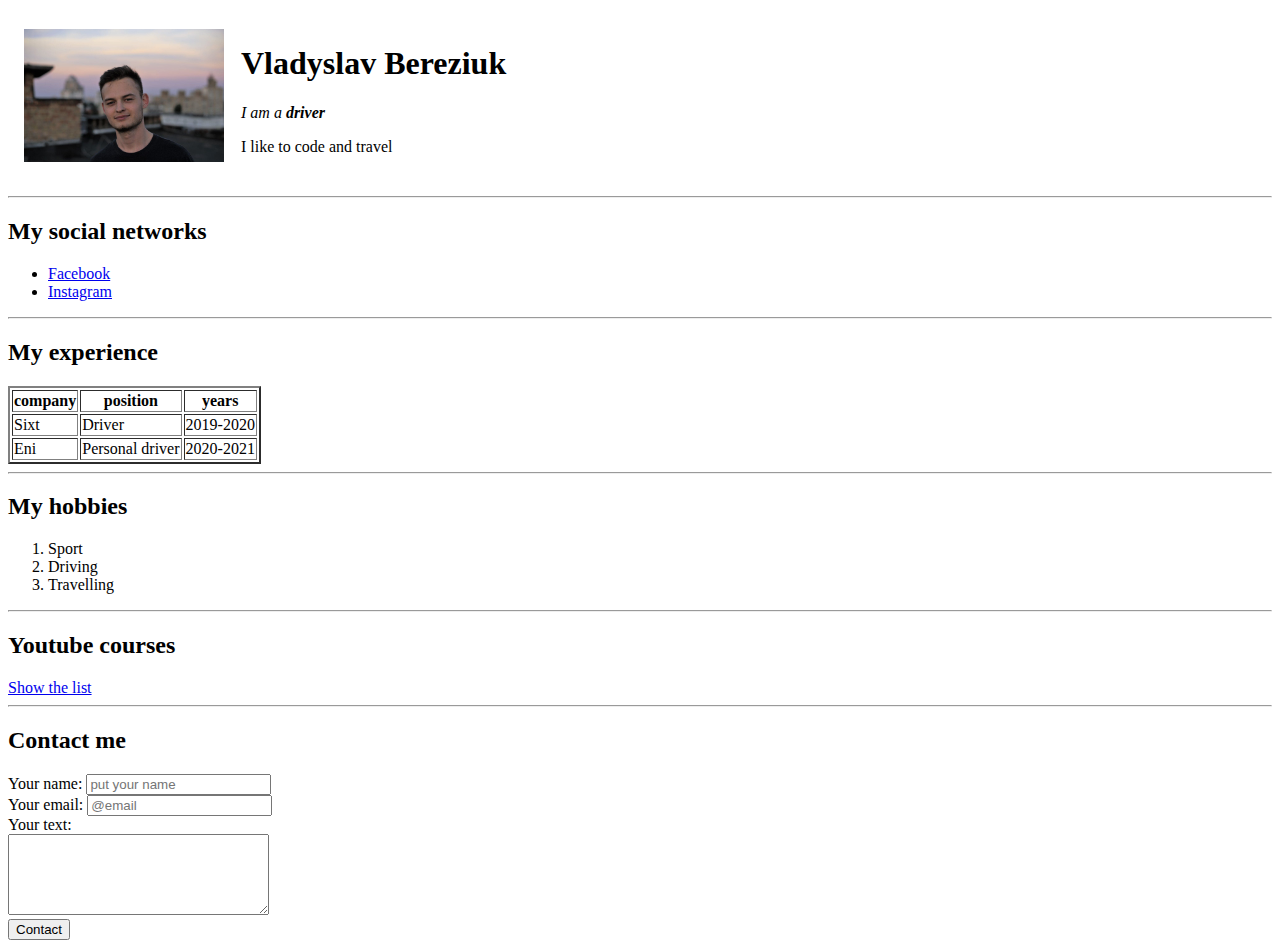
==== index.html @ f593ac93 "create CV" ====
<!DOCTYPE html>
<html lang="ru">
<head>
    <meta charset="UTF-8"/>
    <title>Vlad CV</title>
</head>
<body>
    <table cellspacing="15"> 
        <tr>
            <td>
                <img src="Vlad.jpg" width="200" alt="here is my photo" />
                <!-- <img src="https://glavcom.ua/img/article/4608/64_main.jpg" width="200"/> -->
            </td>
            <td>
                <h1>Vladyslav Bereziuk</h1>    
<p><em>I am a <strong>driver</strong></em></p>
<p>I like to code and travel</p>

            </td>
        </tr>
    </table>
   

<hr> 


<h2>My social networks</h2>
<ul>
    <li> <a href="https://facebook.com/vladbereziuk" target="_blank">Facebook</a></li>
     
    <li> <a href="https://instagram.com/vladbereziuk" target="_blank">Instagram</a></li>
</ul>

<hr>
<h2>My experience</h2>
<table border="2">
<thead>
    <tr>
        <th>company</th>
        <th>position</th>
        <th>years</th>
    </tr>
</thead>
<tbody>
    <tr>
        <td>Sixt</td>
        <td>Driver</td>
        <td>2019-2020</td>
    </tr>
    <tr>
        <td>Eni</td>
        <td>Personal driver</td>
        <td>2020-2021</td>
    </tr>
</tbody><tfoot>
   
</tfoot>
</table>
<hr>


<h2>My hobbies</h2> 
<ol>
<li>Sport</li>
<li>Driving</li>
<li>Travelling</li>
</ol>

<hr>
<h2>Youtube courses</h2>
<a href="youtube.html">Show the list</a>
<hr>

<h2>Contact me</h2>

<form action ="/">
    <label for="name">Your name:</label>
 <input type="text" id="name"
 placeholder="put your name">
 <br>

 <label for="email">Your email:</label>
 <input type="text" id="email"
 placeholder="@email">
 <br>
 

 <label for="text">Your text:</label>
 <br>
 <textarea name="" id="text" cols="30" rows="5"></textarea>

 <br>
 <input type="submit" value="Contact">


</form>

</body>
</html>
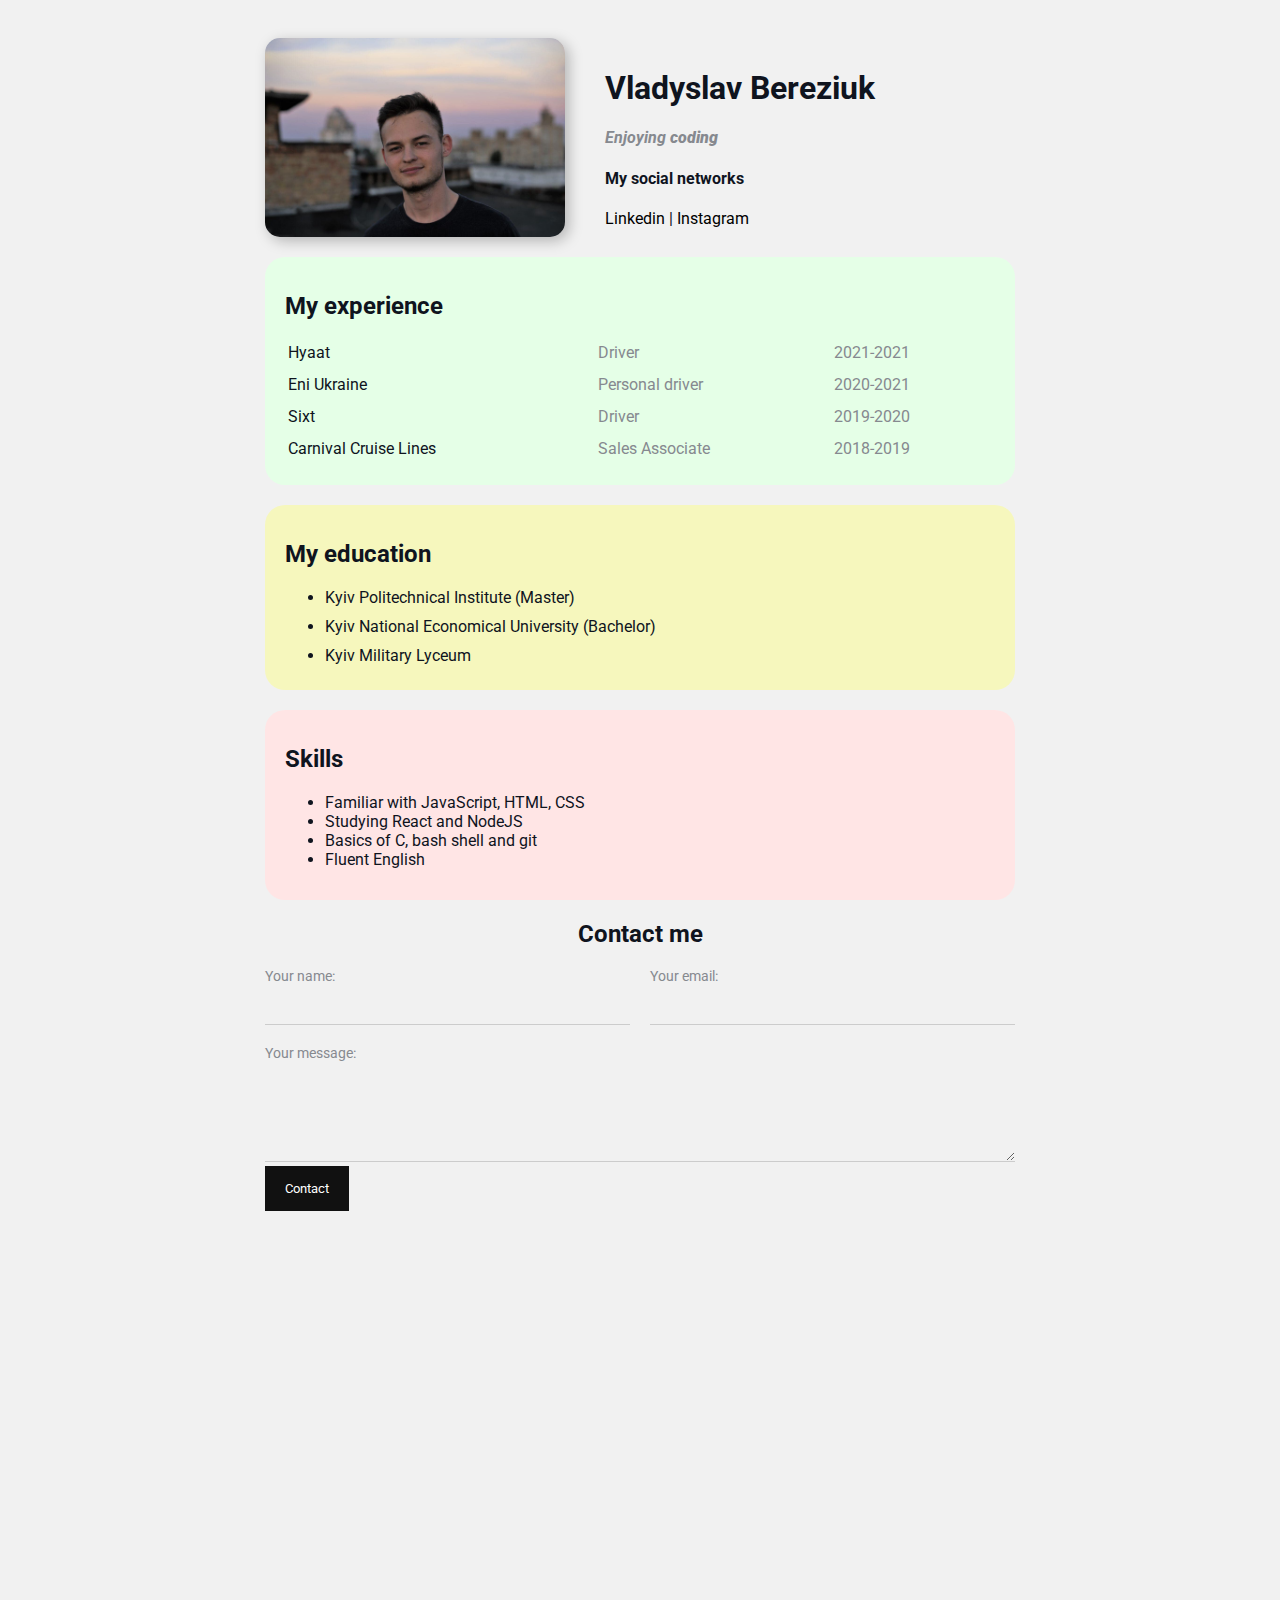
==== commit 4d49a62e: "version with css" ====
--- a/index.html
+++ b/index.html
@@ -1,100 +1,130 @@
 <!DOCTYPE html>
 <html lang="ru">
-<head>
-    <meta charset="UTF-8"/>
+  <head>
+    <meta charset="UTF-8" />
     <title>Vlad CV</title>
-</head>
-<body>
-    <table cellspacing="15"> 
-        <tr>
-            <td>
-                <img src="Vlad.jpg" width="200" alt="here is my photo" />
-                <!-- <img src="https://glavcom.ua/img/article/4608/64_main.jpg" width="200"/> -->
-            </td>
-            <td>
-                <h1>Vladyslav Bereziuk</h1>    
-<p><em>I am a <strong>driver</strong></em></p>
-<p>I like to code and travel</p>
+    <link rel="stylesheet" href="styles.css" />
+  </head>
+  <body>
+    <div class="container">
+      <div class="info">
+        <img src="Vlad.jpg" alt="here is my photo" class="avatar" />
+        <!-- <img src="https://glavcom.ua/img/article/4608/64_main.jpg" width="200"/> -->
 
-            </td>
-        </tr>
-    </table>
-   
+        <div class="info-text">
+            <h1>Vladyslav Bereziuk</h1>
+            <p>Enjoying <strong>coding</strong></p>
+            <p></p>
+                <h4>My social networks</h4>
+    
+                <a href="https://www.linkedin.com/in/vladyslav-bereziuk-9ab221197/" target="_blank">Linkedin</a>
+                |
+                <a href="https://instagram.com/vladbereziuk" target="_blank"
+                >Instagram</a>
 
-<hr> 
+        </div>
 
+       
+          
+      </div>
 
-<h2>My social networks</h2>
-<ul>
-    <li> <a href="https://facebook.com/vladbereziuk" target="_blank">Facebook</a></li>
+      
+
+      <div class="card bg-green">
+        <h2>My experience</h2>
+        <table class="table">
+            <tr>
+                <td>Hyaat</td>
+                <td>Driver</td>
+                <td>2021-2021</td>
+              </tr>
+          
+            
+            <tr>
+              <td>Eni Ukraine</td>
+              <td>Personal driver</td>
+              <td>2020-2021</td>
+            </tr>
+            <tr>
+                <td>Sixt</td>
+                <td>Driver</td>
+                <td>2019-2020</td>
+              </tr>
+              <tr>
+                <td>Carnival Cruise Lines</td>
+                <td>Sales Associate</td>
+                <td>2018-2019</td>
+              </tr>
+          
+        </table>
+      </div>
+
+     <div class="card bg-yellow">
+         <h2>My education</h2>
+        <ul class="list">
+          <li>Kyiv Politechnical Institute (Master)</li>
+          <li>Kyiv National Economical University (Bachelor)</li>
+          <li>Kyiv Military Lyceum </li>
+        </ul>
+        </div>
+
+        <div class="card bg-red">
+            <h2>Skills</h2>
+            <ul>
+                <li>Familiar with JavaScript, HTML, CSS </li>
+                <li>Studying React and NodeJS</li>
+                <li>Basics of C, bash shell and git</li>
+                <li>Fluent English</li>
+            </ul>
+            <!-- <a href="https://www.youtube.com/watch?v=bmS4Xz5JGn0"  target="_blank">How to become a coder</a> -->
+
+        </div>
+      
+      
      
-    <li> <a href="https://instagram.com/vladbereziuk" target="_blank">Instagram</a></li>
-</ul>
 
-<hr>
-<h2>My experience</h2>
-<table border="2">
-<thead>
-    <tr>
-        <th>company</th>
-        <th>position</th>
-        <th>years</th>
-    </tr>
-</thead>
-<tbody>
-    <tr>
-        <td>Sixt</td>
-        <td>Driver</td>
-        <td>2019-2020</td>
-    </tr>
-    <tr>
-        <td>Eni</td>
-        <td>Personal driver</td>
-        <td>2020-2021</td>
-    </tr>
-</tbody><tfoot>
-   
-</tfoot>
-</table>
-<hr>
+      <div class="contact">
+        <h2>Contact me</h2>
 
+        <form action="/">
+            <div class="row">
+                <div class="form-group">
+                    <label for="name">Your name:</label>
+              <input type="text" id="name" placeholder=" " />
+    
+                </div>
+              
+              <div class="form-group">
+                <label for="email">Your email:</label>
+                <input type="text" id="email" placeholder="" />
+                    
+            </div>
 
-<h2>My hobbies</h2> 
-<ol>
-<li>Sport</li>
-<li>Driving</li>
-<li>Travelling</li>
-</ol>
+            </div>
+           
+  
+          
+          <div class="form-group">
+            <label for="text">Your message:</label>
+            
+            <textarea name="" id="text" cols="30" rows="5"></textarea>
+                
+        </div>
+  
+          
+  
+        
+          <input class="btn" type="submit" value="Contact" />
+          
+        </form>
 
-<hr>
-<h2>Youtube courses</h2>
-<a href="youtube.html">Show the list</a>
-<hr>
+      </div>
+      <div class="position">
+          <div class="box"></div>
+      </div>
 
-<h2>Contact me</h2>
-
-<form action ="/">
-    <label for="name">Your name:</label>
- <input type="text" id="name"
- placeholder="put your name">
- <br>
-
- <label for="email">Your email:</label>
- <input type="text" id="email"
- placeholder="@email">
- <br>
- 
-
- <label for="text">Your text:</label>
- <br>
- <textarea name="" id="text" cols="30" rows="5"></textarea>
-
- <br>
- <input type="submit" value="Contact">
-
-
-</form>
-
-</body>
+     
+    </div>
+    <div style="margin-bottom: 500px;"></div>
+  </body>
 </html>
-
--- a/styles.css
+++ b/styles.css
@@ -0,0 +1,183 @@
+@import url('https://fonts.googleapis.com/css2?family=Roboto&display=swap');
+/* *{
+    padding: 0;
+    margin: 0;
+} */
+
+body {
+    background-color: #f1f1f1;
+    color: #0f141e;
+    font-size: 16px;
+    font-weight: normal;
+    font-family: 'Roboto', sans-serif;
+    /* font-family: 'Lucida Sans', 'Lucida Sans Regular', 
+    'Lucida Grande', 'Lucida Sans Unicode', Geneva, Verdana, 
+    sans-serif; */
+
+}
+
+a {
+    color: black;
+    text-decoration: none;
+}
+
+a:hover {
+    text-decoration: underline;
+}
+a:active {
+    color: blue;
+}
+a:visited {
+    color: black;
+}
+
+.info {
+    margin-bottom: 20px;
+    display: flex;
+    align-items: center;
+    
+}
+
+@media(max-width: 700px) {
+    .info {
+        text-align: center;
+        display: block;
+    }
+}
+
+
+.info-text {
+    margin-left: 40px;
+}
+
+.avatar{
+    width: 300px;
+    border-radius: 15px;
+    box-shadow: 4px 4px 14px rgba(0,0,0,0.25);
+}
+
+.info p {
+    color: #86898f;
+    margin: 0;
+    font-style: italic;
+    font-weight: bold;
+    text-decoration: none;
+    /* text-transform: none;
+    letter-spacing: 5px;
+    word-spacing: 42px; */
+}
+.container {
+    max-width: 750px;
+    margin: auto;
+    padding-top: 30px;
+}
+/* .social {
+    background: green;
+    padding: 15px;
+    border: 5px solid red;
+    margin: 5px;
+} */
+.bg-yellow {
+    background: #f6f7bd;
+}
+.bg-green {
+    background: #e5ffe7;   
+}
+.bg-red {
+    background: #ffe5e5;   
+}
+
+.card {
+    padding: 15px 20px;
+    margin-bottom: 20px;
+    border-radius: 20px;
+}
+.card h2 {
+    margin-bottom: 20px;
+}
+
+.list {
+    margin: 0%;
+}
+
+.list li {
+    /* color: #86898f; */
+    margin-bottom: 10px;
+
+}
+
+.table {
+    width: 100%;
+}
+
+.table td {
+    padding-bottom: 10px;
+}
+.table td:nth-child(2), 
+.table td:nth-child(3) {
+    color: #86898f;
+}
+.contact h2 {
+    text-align: center;
+}
+
+.form-group label { 
+    display: block;
+    font-size: 14px;
+    color: #86898f;
+
+}
+
+.form-group input,
+.form-group textarea {
+    width: 100%;
+    box-sizing: border-box;
+    border: none;
+    background: transparent;
+    border-bottom: 1px solid #ccc;
+    color: #000;
+    padding: 15px 0 10px;
+    outline: none;
+    font-family: inherit;
+
+}
+.row {
+    display: flex;
+    margin-bottom: 20px;
+
+}
+.row > .form-group {
+    width: 50%;
+    margin-right: 20px;
+}
+
+.row > .form-group:last-child {
+    margin-right: 0;
+}
+.btn {
+    background: #111;
+    padding: 15px 20px;
+    color: #fff;
+    border: none;
+    font-family: inherit;
+    cursor: pointer;
+}
+.btn.hover {
+    opacity: 0.9;
+}
+/* .position {
+    position: relative;
+    border: 4px solid black;
+    margin-top: 40px;
+    padding: 20px;
+}
+
+.box {
+    position: fixed;
+    right: 50px;
+    bottom: 50px;
+    border-radius: 50%;
+    width: 50px;
+    height: 50px;
+    background: lightcoral;
+} */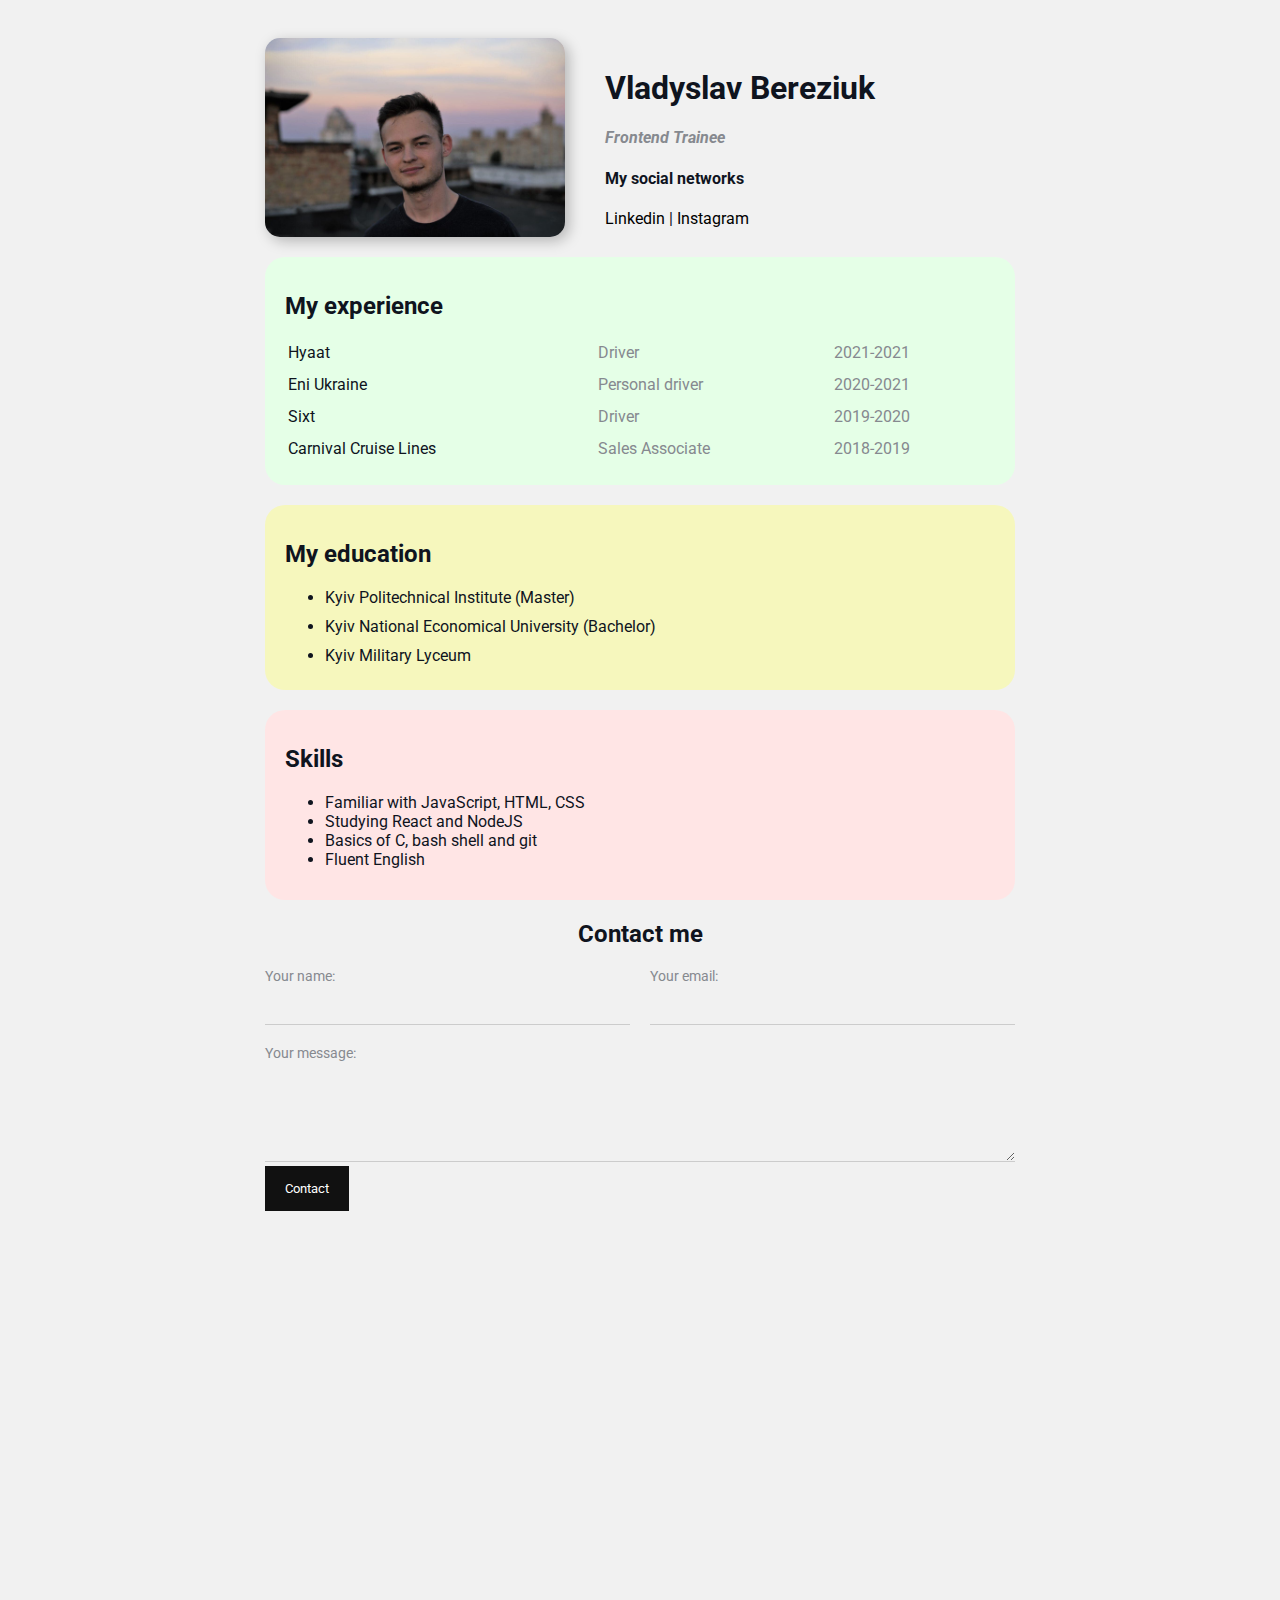
==== commit 72ba9088: "Update index.html" ====
--- a/index.html
+++ b/index.html
@@ -13,7 +13,7 @@
 
         <div class="info-text">
             <h1>Vladyslav Bereziuk</h1>
-            <p>Enjoying <strong>coding</strong></p>
+            <p>Frontend Trainee</p>
             <p></p>
                 <h4>My social networks</h4>
     
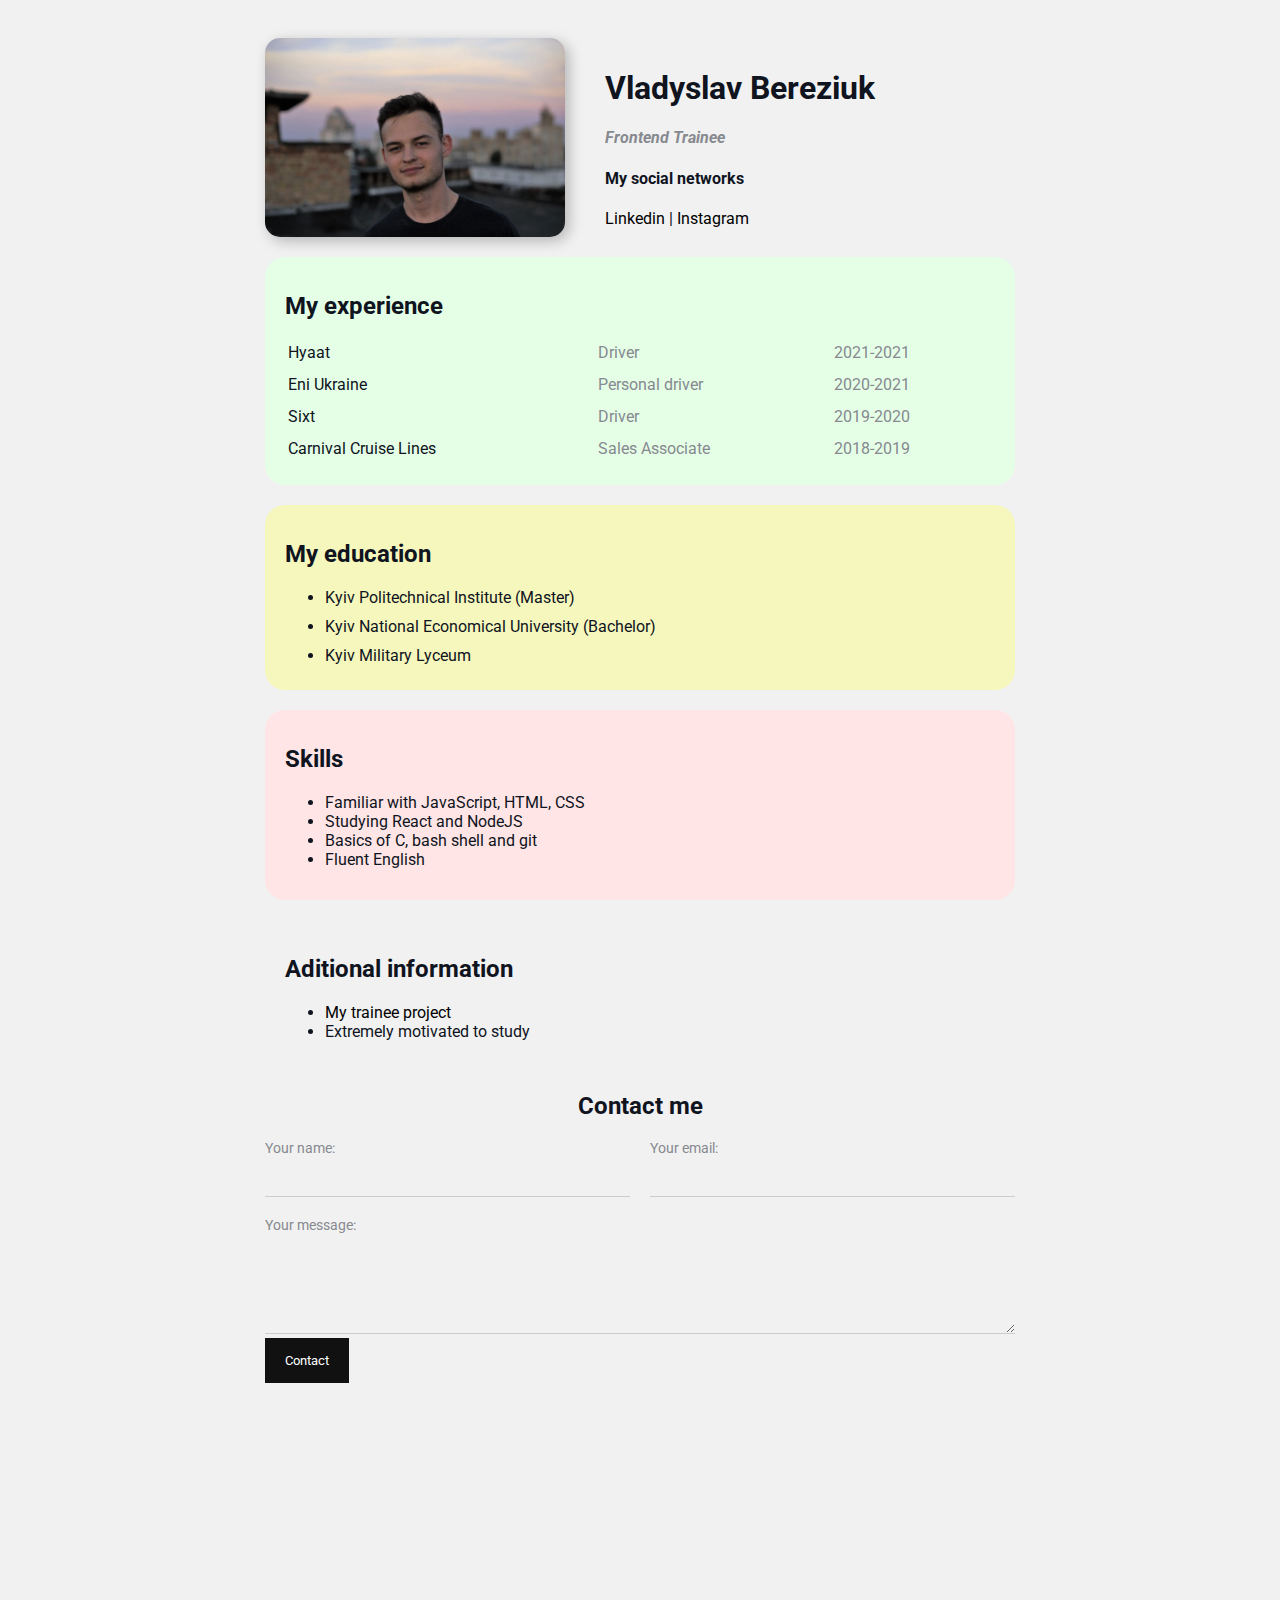
==== commit d7342201: "Add files via upload" ====
--- a/index.html
+++ b/index.html
@@ -14,8 +14,9 @@
         <div class="info-text">
             <h1>Vladyslav Bereziuk</h1>
             <p>Frontend Trainee</p>
-            <p></p>
+            
                 <h4>My social networks</h4>
+                
     
                 <a href="https://www.linkedin.com/in/vladyslav-bereziuk-9ab221197/" target="_blank">Linkedin</a>
                 |
@@ -79,6 +80,19 @@
             <!-- <a href="https://www.youtube.com/watch?v=bmS4Xz5JGn0"  target="_blank">How to become a coder</a> -->
 
         </div>
+
+         <div class="card bg-blue">
+          <h2>Aditional information</h2>
+          <ul>
+            <li><a class="project" href="https://vlad9809.github.io/Trainee-test/" target="_blank">My trainee project</a>
+            </li>
+            <li>Extremely motivated to study</li>
+           
+          </ul>
+
+
+         </div>
+       
       
       
      
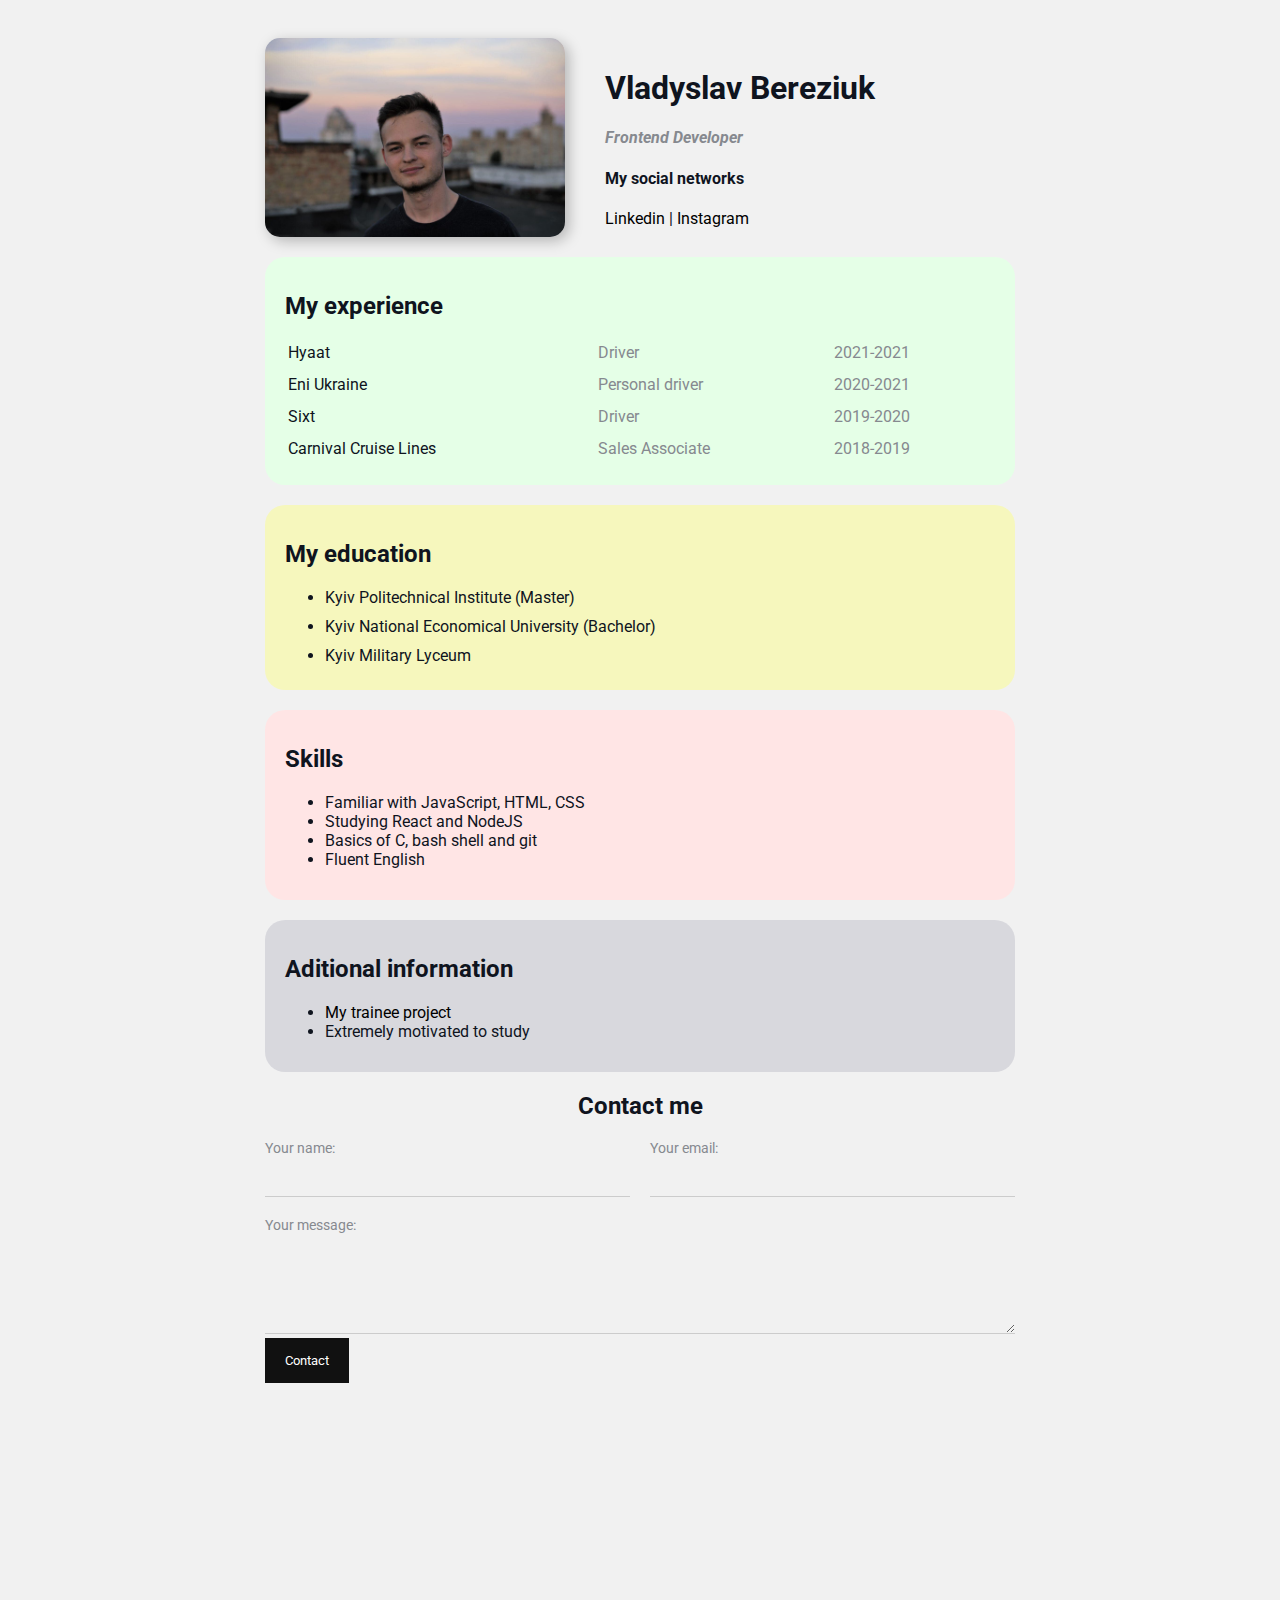
==== commit 0eb5561f: "Update index.html" ====
--- a/index.html
+++ b/index.html
@@ -13,7 +13,7 @@
 
         <div class="info-text">
             <h1>Vladyslav Bereziuk</h1>
-            <p>Frontend Trainee</p>
+            <p>Frontend Developer</p>
             
                 <h4>My social networks</h4>
                 
--- a/styles.css
+++ b/styles.css
@@ -48,6 +48,7 @@
 
 .info-text {
     margin-left: 40px;
+    
 }
 
 .avatar{
@@ -85,6 +86,10 @@
 }
 .bg-red {
     background: #ffe5e5;   
+}
+
+.bg-blue {
+    background: rgb(216, 216, 221);
 }
 
 .card {
@@ -141,6 +146,11 @@
     font-family: inherit;
 
 }
+
+.project{
+    text-decoration: none;
+
+}
 .row {
     display: flex;
     margin-bottom: 20px;
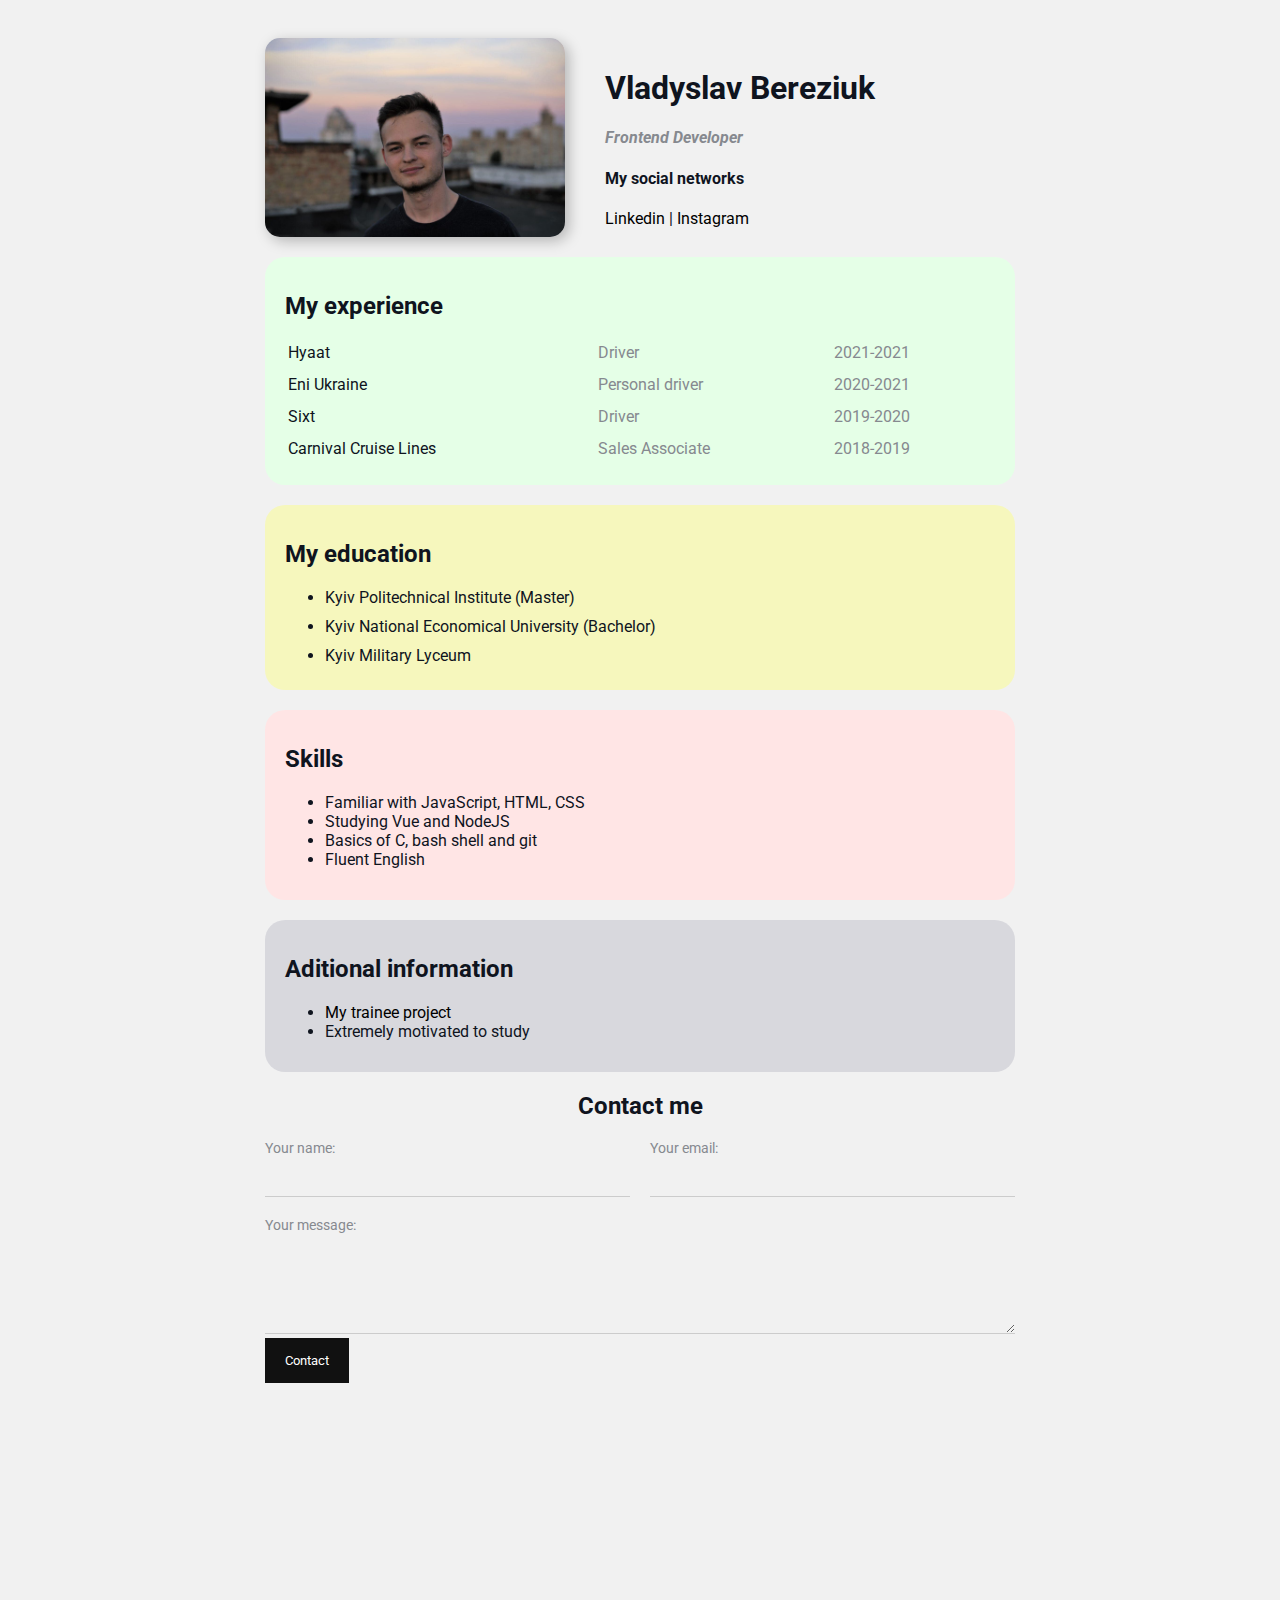
==== commit 5b1e8c1d: "Update index.html" ====
--- a/index.html
+++ b/index.html
@@ -73,7 +73,7 @@
             <h2>Skills</h2>
             <ul>
                 <li>Familiar with JavaScript, HTML, CSS </li>
-                <li>Studying React and NodeJS</li>
+                <li>Studying Vue and NodeJS</li>
                 <li>Basics of C, bash shell and git</li>
                 <li>Fluent English</li>
             </ul>
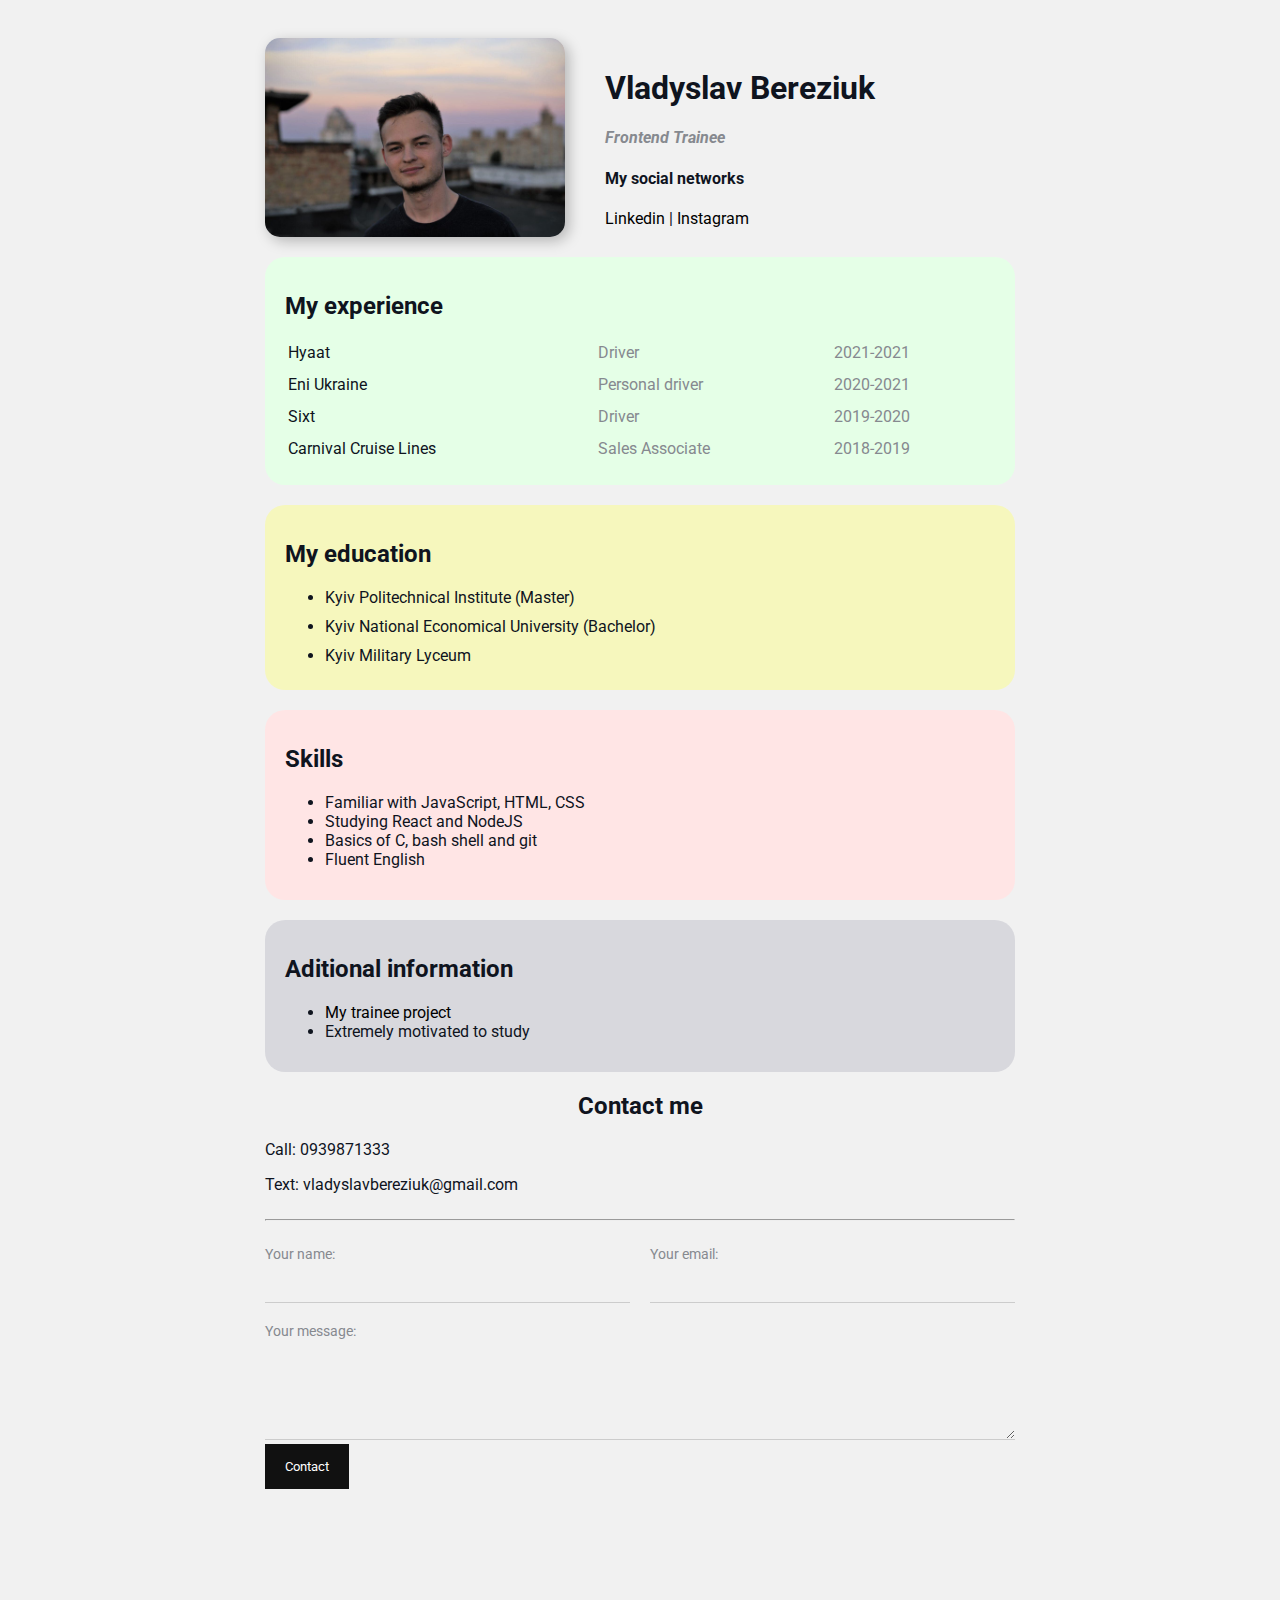
==== commit 23392e7f: "Add files via upload" ====
--- a/index.html
+++ b/index.html
@@ -13,7 +13,7 @@
 
         <div class="info-text">
             <h1>Vladyslav Bereziuk</h1>
-            <p>Frontend Developer</p>
+            <p>Frontend Trainee</p>
             
                 <h4>My social networks</h4>
                 
@@ -73,7 +73,7 @@
             <h2>Skills</h2>
             <ul>
                 <li>Familiar with JavaScript, HTML, CSS </li>
-                <li>Studying Vue and NodeJS</li>
+                <li>Studying React and NodeJS</li>
                 <li>Basics of C, bash shell and git</li>
                 <li>Fluent English</li>
             </ul>
@@ -99,6 +99,15 @@
 
       <div class="contact">
         <h2>Contact me</h2>
+        <div class="contacts">
+          <div class="phone">
+            <p>Call: 0939871333</p>
+          </div>
+          <div class="mail">
+            <p>Text: vladyslavbereziuk@gmail.com</p>
+          </div>
+        </div>
+        <hr>
 
         <form action="/">
             <div class="row">
--- a/styles.css
+++ b/styles.css
@@ -147,6 +147,10 @@
 
 }
 
+.contacts {
+margin-bottom: 25px;
+}
+
 .project{
     text-decoration: none;
 
@@ -154,6 +158,7 @@
 .row {
     display: flex;
     margin-bottom: 20px;
+    margin-top: 25px;
 
 }
 .row > .form-group {
@@ -163,6 +168,7 @@
 
 .row > .form-group:last-child {
     margin-right: 0;
+   
 }
 .btn {
     background: #111;
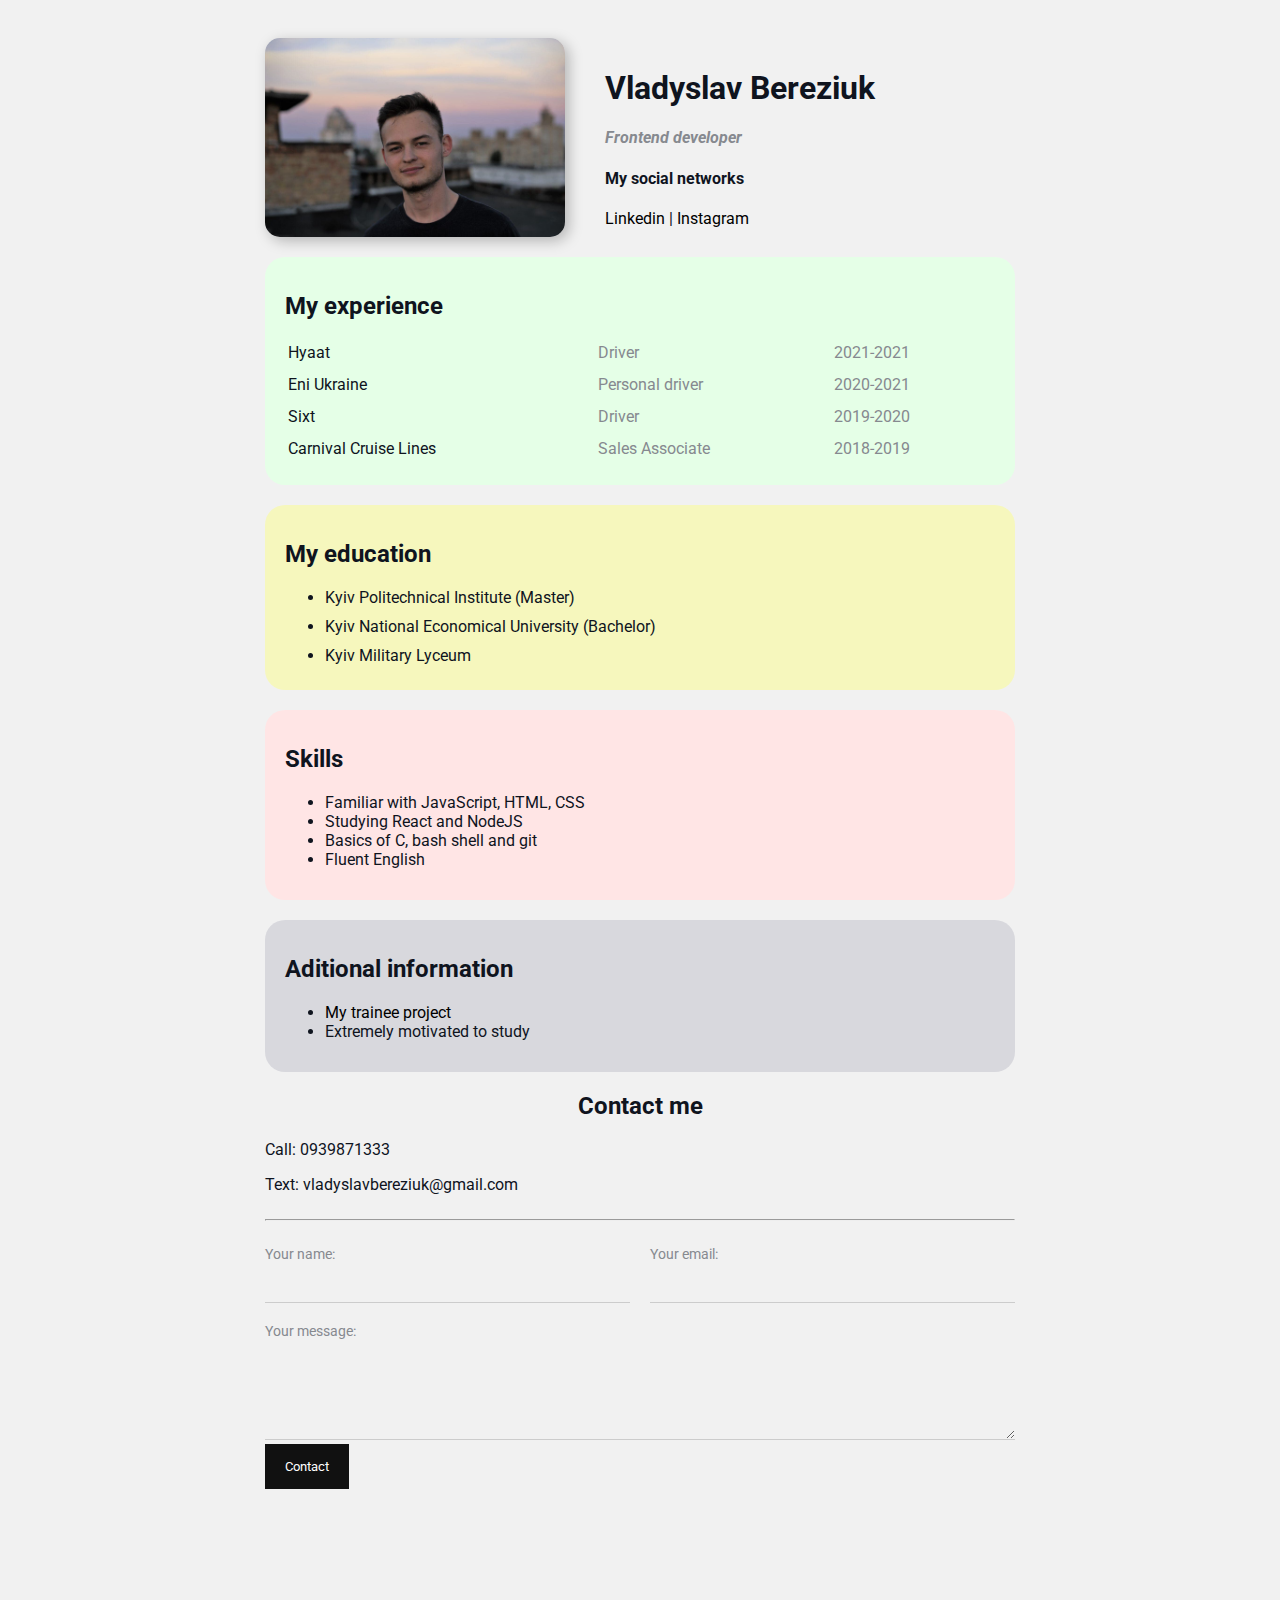
==== commit 02558f44: "Add files via upload" ====
--- a/index.html
+++ b/index.html
@@ -13,7 +13,7 @@
 
         <div class="info-text">
             <h1>Vladyslav Bereziuk</h1>
-            <p>Frontend Trainee</p>
+            <p>Frontend developer</p>
             
                 <h4>My social networks</h4>
                 
